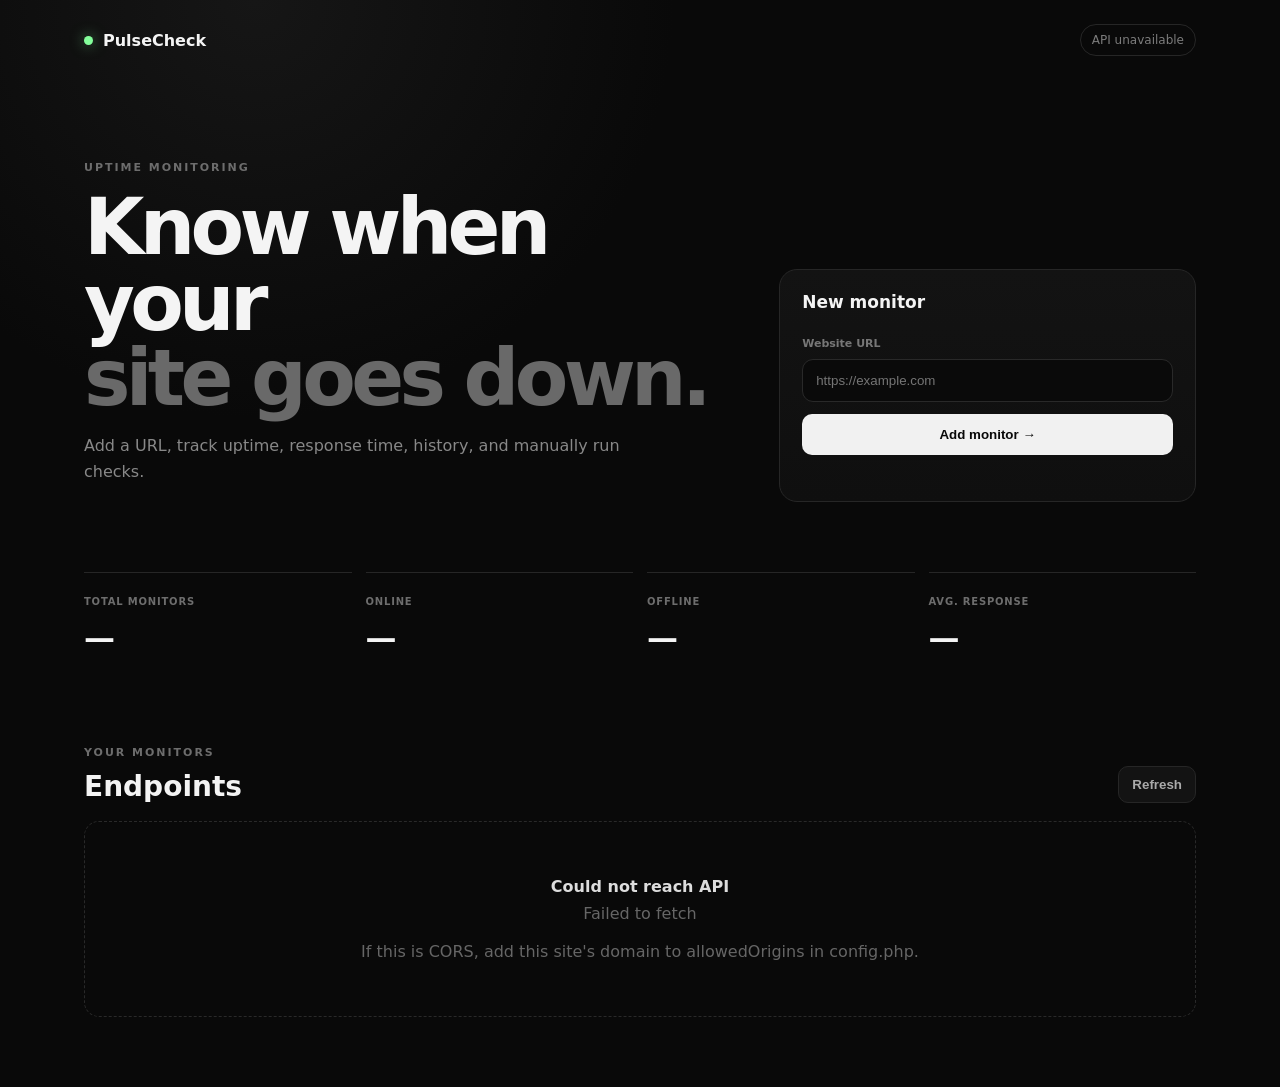
==== index.html @ a2ac5a97 "Add files via upload" ====
<!doctype html>
<html lang="en"><head><meta charset="utf-8"><meta name="viewport" content="width=device-width,initial-scale=1"><title>PulseCheck</title><link rel="stylesheet" href="styles.css"></head>
<body><header><div class="brand"><span class="dot"></span>PulseCheck</div><div id="apiState">Connecting…</div></header>
<main><section class="hero"><div><p class="eyebrow">UPTIME MONITORING</p><h1>Know when your<br><span>site goes down.</span></h1><p class="sub">Add a URL, track uptime, response time, history, and manually run checks.</p></div>
<form id="addForm" class="add"><h2>New monitor</h2><label>Website URL<input id="urlInput" placeholder="https://example.com" required></label><button id="addBtn">Add monitor →</button><p id="msg"></p></form></section>
<section class="stats"><article><small>Total monitors</small><strong id="total">—</strong></article><article><small>Online</small><strong id="up">—</strong></article><article><small>Offline</small><strong id="down">—</strong></article><article><small>Avg. response</small><strong id="avg">—</strong></article></section>
<section class="monitors"><div class="sectionHead"><div><p class="eyebrow">YOUR MONITORS</p><h2>Endpoints</h2></div><button id="refresh">Refresh</button></div><div id="list"></div></section></main>
<div id="toast"></div>
<script src="app.js"></script></body></html>
---- styles.css ----
:root{--bg:#090909;--panel:#111;--line:#262626;--text:#f4f4f4;--muted:#7c7c7c;--green:#84ff9b;--red:#ff7373}*{box-sizing:border-box}body{margin:0;background:radial-gradient(circle at 20% 0,#161616 0,transparent 28%),var(--bg);color:var(--text);font-family:Inter,system-ui,sans-serif;min-height:100vh}header{max-width:1160px;margin:auto;padding:24px;display:flex;justify-content:space-between;align-items:center}.brand{font-weight:800;display:flex;gap:10px;align-items:center}.dot{width:9px;height:9px;background:var(--green);border-radius:50%;box-shadow:0 0 14px #84ff9b88}#apiState{font-size:12px;color:var(--muted);border:1px solid var(--line);padding:8px 11px;border-radius:999px}main{max-width:1160px;margin:auto;padding:70px 24px}.hero{display:grid;grid-template-columns:1.2fr .8fr;gap:70px;align-items:end}.eyebrow{font-size:11px;letter-spacing:.18em;color:#6d6d6d;font-weight:800}.hero h1{font-size:clamp(46px,7vw,78px);line-height:.97;letter-spacing:-.06em;margin:16px 0}.hero h1 span{color:#696969}.sub{color:#888;max-width:570px;line-height:1.65}.add{background:linear-gradient(#131313,#0f0f0f);border:1px solid var(--line);border-radius:18px;padding:22px}.add h2{margin:0 0 20px;font-size:17px}.add label{font-size:11px;color:#777;font-weight:700}.add input{width:100%;margin-top:8px;padding:13px;background:#0a0a0a;border:1px solid #292929;border-radius:11px;color:white;outline:none}.add button,.sectionHead button,.action{border:0;border-radius:10px;font-weight:750;cursor:pointer}.add button{width:100%;margin-top:12px;padding:13px;background:#f1f1f1;color:#090909}.add button:disabled,.action:disabled{opacity:.5;cursor:not-allowed}#msg{min-height:15px;color:#777;font-size:11px;margin:9px 0 0}.stats{display:grid;grid-template-columns:repeat(4,1fr);gap:14px;margin-top:70px}.stats article{border-top:1px solid var(--line);padding-top:17px}.stats small{color:#6d6d6d;text-transform:uppercase;font-size:10px;font-weight:800;letter-spacing:.08em}.stats strong{display:block;font-size:31px;margin-top:10px}.monitors{margin-top:80px}.sectionHead{display:flex;justify-content:space-between;align-items:end;margin-bottom:18px}.sectionHead h2{margin:6px 0 0;font-size:28px}.sectionHead button{padding:10px 13px;background:#131313;color:#aaa;border:1px solid var(--line)}#list{display:grid;gap:10px}.card{border:1px solid var(--line);background:linear-gradient(#111,#0e0e0e);border-radius:15px;padding:17px;display:grid;grid-template-columns:minmax(0,1.8fr) .5fr .5fr auto;gap:18px;align-items:center}.name{font-size:13px;font-weight:800;white-space:nowrap;overflow:hidden;text-overflow:ellipsis}.url{font-size:11px;color:#666;margin-top:5px;white-space:nowrap;overflow:hidden;text-overflow:ellipsis}.metric small{display:block;color:#5f5f5f;font-size:9px;text-transform:uppercase;letter-spacing:.1em}.metric strong{display:block;margin-top:6px;font-size:13px}.status.up{color:var(--green)}.status.down{color:var(--red)}.actions{display:flex;gap:6px}.action{height:34px;padding:0 10px;background:#151515;color:#888;border:1px solid #292929;font-size:11px}.action:hover{color:white}.danger:hover{color:#ff9a9a}.history{grid-column:1/-1;border-top:1px solid #222;padding-top:12px;display:none}.card.open .history{display:grid;grid-template-columns:repeat(auto-fit,minmax(150px,1fr));gap:7px}.historyItem{border:1px solid #232323;border-radius:9px;padding:9px;background:#0b0b0b;font-size:10px;color:#777}.empty{padding:55px;text-align:center;border:1px dashed #292929;border-radius:15px;color:#666}.empty b{display:block;color:#ddd;margin-bottom:8px}#toast{position:fixed;right:20px;bottom:20px;background:#151515;border:1px solid #303030;border-radius:11px;padding:12px 14px;font-size:12px;color:#ccc;opacity:0;transform:translateY(8px);transition:.2s;pointer-events:none}#toast.show{opacity:1;transform:none}@media(max-width:850px){.hero{grid-template-columns:1fr}.stats{grid-template-columns:repeat(2,1fr)}.card{grid-template-columns:1fr auto}.metric{display:none}.actions{grid-column:1/-1}.action{flex:1}}@media(max-width:520px){main{padding:50px 16px}header{padding:18px 16px}.hero h1{font-size:48px}.stats{margin-top:50px}.monitors{margin-top:60px}}
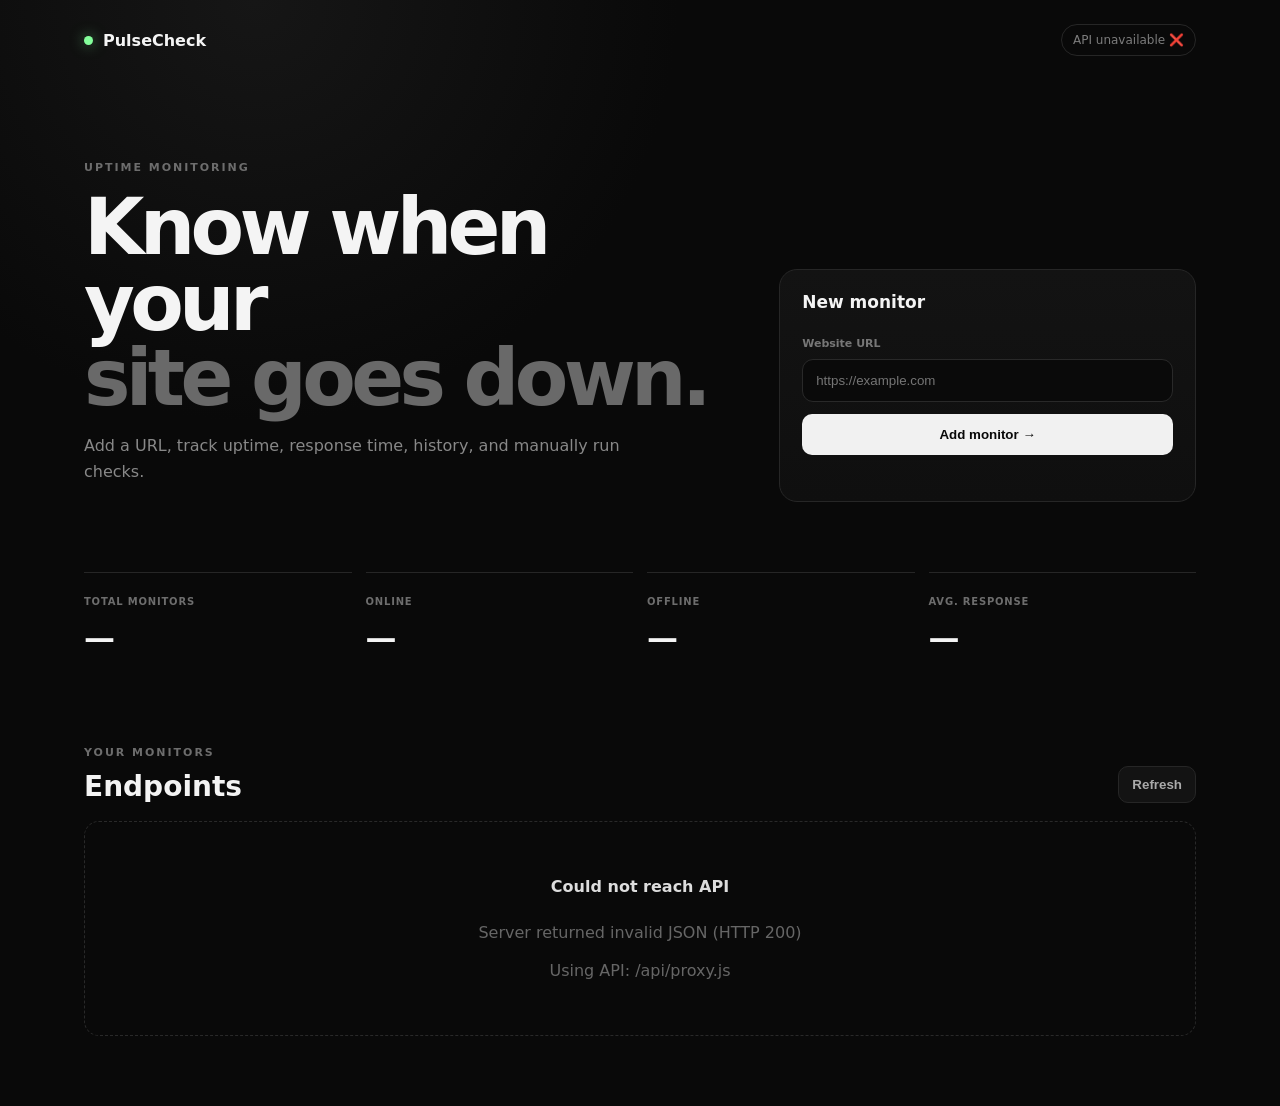
==== commit 3c4d8f43: "Update index.html" ====
--- a/index.html
+++ b/index.html
@@ -1,9 +1,53 @@
 <!doctype html>
-<html lang="en"><head><meta charset="utf-8"><meta name="viewport" content="width=device-width,initial-scale=1"><title>PulseCheck</title><link rel="stylesheet" href="styles.css"></head>
-<body><header><div class="brand"><span class="dot"></span>PulseCheck</div><div id="apiState">Connecting…</div></header>
-<main><section class="hero"><div><p class="eyebrow">UPTIME MONITORING</p><h1>Know when your<br><span>site goes down.</span></h1><p class="sub">Add a URL, track uptime, response time, history, and manually run checks.</p></div>
-<form id="addForm" class="add"><h2>New monitor</h2><label>Website URL<input id="urlInput" placeholder="https://example.com" required></label><button id="addBtn">Add monitor →</button><p id="msg"></p></form></section>
-<section class="stats"><article><small>Total monitors</small><strong id="total">—</strong></article><article><small>Online</small><strong id="up">—</strong></article><article><small>Offline</small><strong id="down">—</strong></article><article><small>Avg. response</small><strong id="avg">—</strong></article></section>
-<section class="monitors"><div class="sectionHead"><div><p class="eyebrow">YOUR MONITORS</p><h2>Endpoints</h2></div><button id="refresh">Refresh</button></div><div id="list"></div></section></main>
-<div id="toast"></div>
-<script src="app.js"></script></body></html>+<html lang="en">
+<head>
+  <meta charset="utf-8">
+  <meta name="viewport" content="width=device-width, initial-scale=1">
+  <title>PulseCheck</title>
+  <link rel="stylesheet" href="styles.css">
+</head>
+<body>
+  <header>
+    <div class="brand"><span class="dot"></span>PulseCheck</div>
+    <div id="apiState">Connecting…</div>
+  </header>
+
+  <main>
+    <section class="hero">
+      <div>
+        <p class="eyebrow">UPTIME MONITORING</p>
+        <h1>Know when your<br><span>site goes down.</span></h1>
+        <p class="sub">Add a URL, track uptime, response time, history, and manually run checks.</p>
+      </div>
+
+      <form id="addForm" class="add">
+        <h2>New monitor</h2>
+        <label>
+          Website URL
+          <input id="urlInput" placeholder="https://example.com" required>
+        </label>
+        <button id="addBtn" type="submit">Add monitor →</button>
+        <p id="msg"></p>
+      </form>
+    </section>
+
+    <section class="stats">
+      <article><small>Total monitors</small><strong id="total">—</strong></article>
+      <article><small>Online</small><strong id="up">—</strong></article>
+      <article><small>Offline</small><strong id="down">—</strong></article>
+      <article><small>Avg. response</small><strong id="avg">—</strong></article>
+    </section>
+
+    <section class="monitors">
+      <div class="sectionHead">
+        <div><p class="eyebrow">YOUR MONITORS</p><h2>Endpoints</h2></div>
+        <button id="refresh" type="button">Refresh</button>
+      </div>
+      <div id="list"></div>
+    </section>
+  </main>
+
+  <div id="toast" role="status" aria-live="polite"></div>
+  <script src="app.js"></script>
+</body>
+</html>
